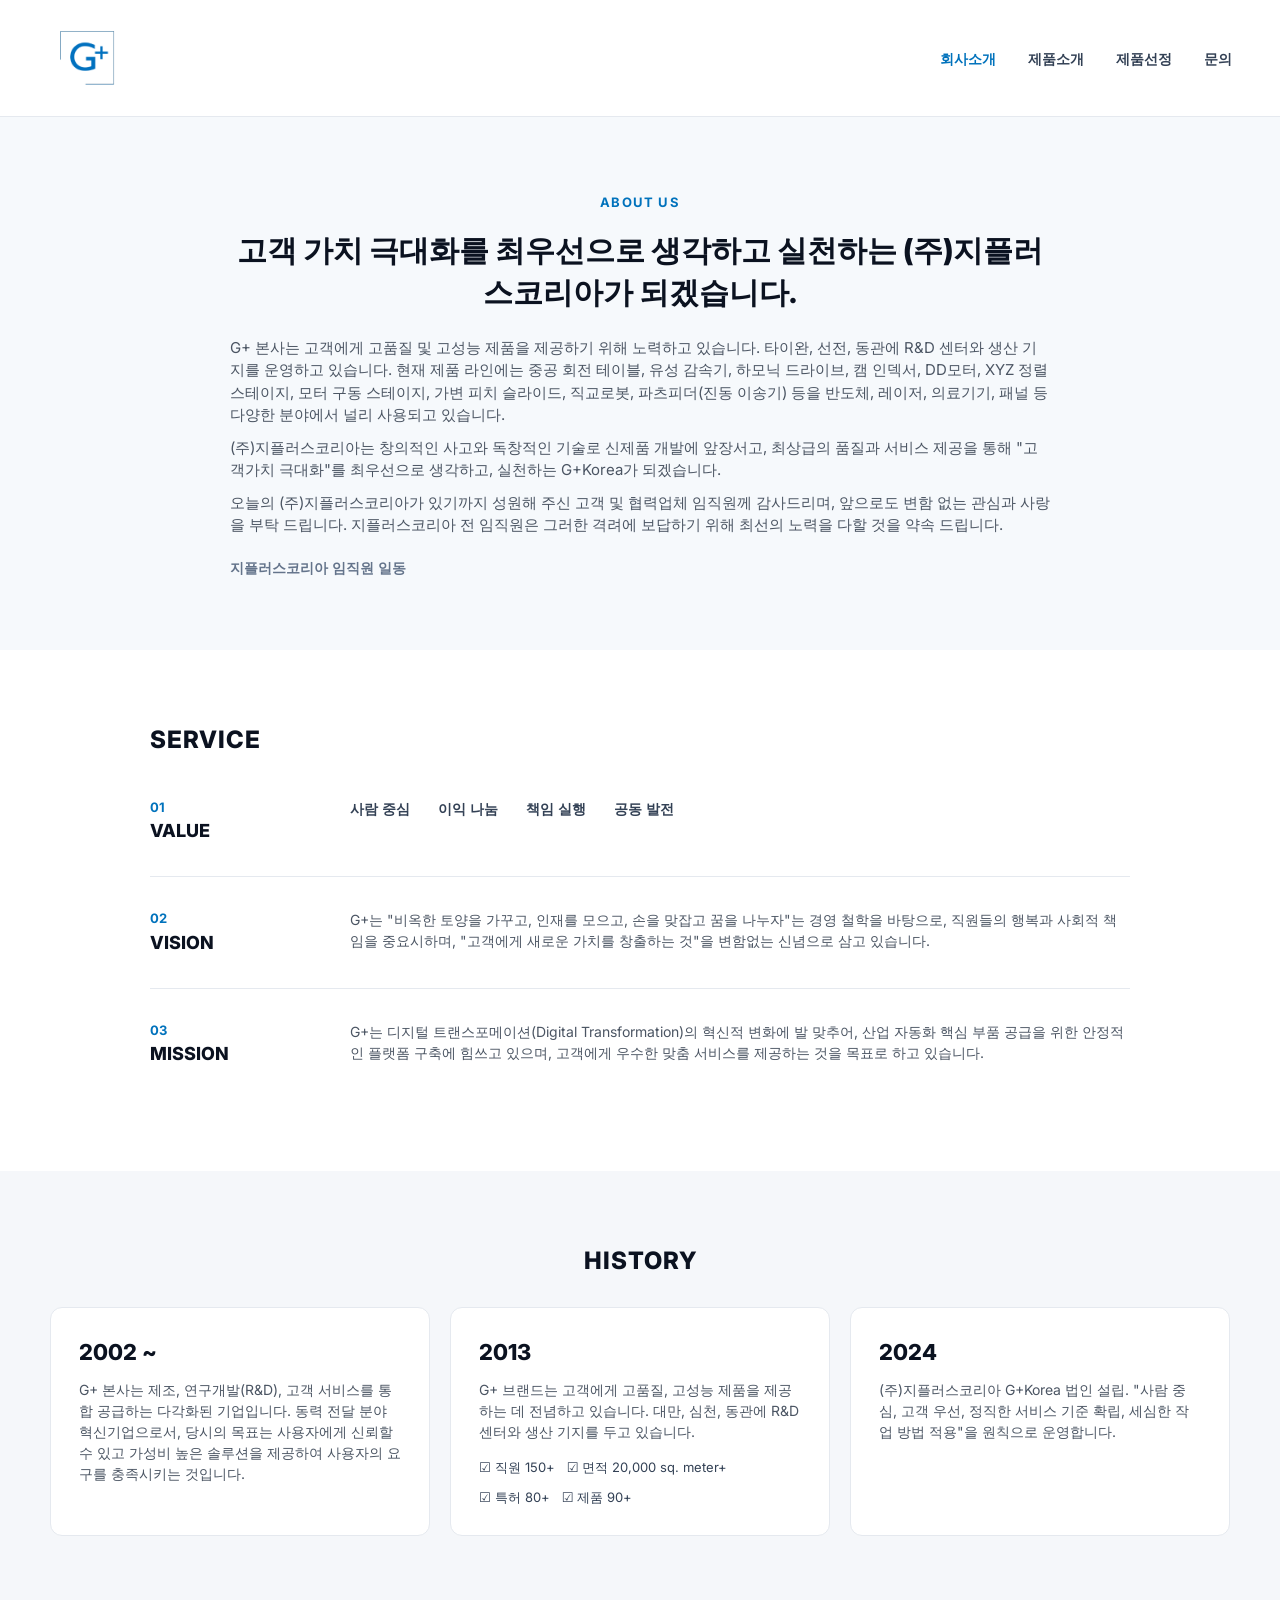
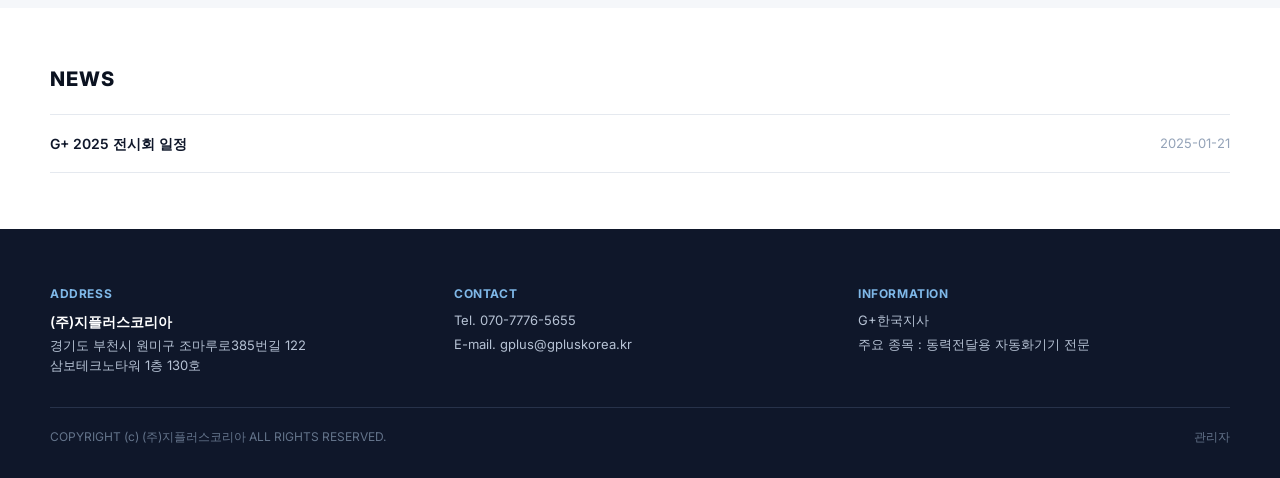
==== about.html @ c5984a6e "처음 업로드" ====
<!doctype html>
<html lang="ko">
<head>
  <meta charset="utf-8">
  <meta name="viewport" content="width=device-width, initial-scale=1">
  <title>회사소개 | (주)지플러스코리아</title>
  <meta name="description" content="(주)지플러스코리아 회사소개 — 비전, 미션, 연혁">
  <link rel="icon" href="assets/logo.png">
  <link rel="preconnect" href="https://fonts.googleapis.com">
  <link rel="preconnect" href="https://fonts.gstatic.com" crossorigin>
  <link rel="stylesheet" href="https://fonts.googleapis.com/css2?family=Inter:wght@400;500;600;700;800&display=swap">
  <link rel="stylesheet" href="css/styles.css">
</head>
<body>

  <!-- HEADER -->
  <header class="site-header">
    <a href="index.html" aria-label="지플러스코리아 홈"><img class="site-header__logo" src="assets/logo.png" alt="G+ 로고" height="80"></a>
    <nav aria-label="주요 메뉴">
      <ul class="navlist">
        <li><a class="navlink" href="#top" aria-current="page">회사소개</a></li>
        <li><a class="navlink" href="products.html">제품소개</a></li>
        <li><a class="navlink" href="index.html#selection">제품선정</a></li>
        <li><a class="navlink" href="index.html#contact">문의</a></li>
      </ul>
    </nav>
  </header>

  <main>
    <!-- TITLE / INTRO -->
    <section id="top" class="page-title">
      <div class="about-intro">
        <span class="eyebrow">ABOUT US</span>
        <h1 data-bind="aboutHeadline"></h1>
        <p data-bind="aboutPara1"></p>
        <p data-bind="aboutPara2"></p>
        <p class="about-intro__last" data-bind="aboutPara3"></p>
        <p class="about-intro__sign">지플러스코리아 임직원 일동</p>
      </div>
    </section>

    <!-- SERVICE -->
    <section class="section" style="padding-top:72px; padding-bottom:72px;">
      <div class="service">
        <h2 class="h2 h2--caps">SERVICE</h2>

        <div class="srow">
          <div class="slabel">
            <p class="slabel__num">01</p>
            <p class="slabel__name">VALUE</p>
          </div>
          <div class="scontent">
            <div class="values">
              <span>사람 중심</span>
              <span>이익 나눔</span>
              <span>책임 실행</span>
              <span>공동 발전</span>
            </div>
          </div>
        </div>

        <div class="srow">
          <div class="slabel">
            <p class="slabel__num">02</p>
            <p class="slabel__name">VISION</p>
          </div>
          <div class="scontent"><p data-bind="visionText"></p></div>
        </div>

        <div class="srow">
          <div class="slabel">
            <p class="slabel__num">03</p>
            <p class="slabel__name">MISSION</p>
          </div>
          <div class="scontent"><p data-bind="missionText"></p></div>
        </div>
      </div>
    </section>

    <!-- HISTORY -->
    <section class="section section--grey history" style="padding-top:72px; padding-bottom:72px;">
      <div class="container">
        <h2 class="h2 h2--caps center" style="margin-bottom:28px;">HISTORY</h2>
        <div class="dgrid">
          <div class="dcard">
            <h3>2002 ~</h3>
            <p>G+ 본사는 제조, 연구개발(R&amp;D), 고객 서비스를 통합 공급하는 다각화된 기업입니다. 동력 전달 분야 혁신기업으로서, 당시의 목표는 사용자에게 신뢰할 수 있고 가성비 높은 솔루션을 제공하여 사용자의 요구를 충족시키는 것입니다.</p>
          </div>
          <div class="dcard">
            <h3>2013</h3>
            <p style="margin-bottom:6px;">G+ 브랜드는 고객에게 고품질, 고성능 제품을 제공하는 데 전념하고 있습니다. 대만, 심천, 동관에 R&amp;D 센터와 생산 기지를 두고 있습니다.</p>
            <p class="dcard__facts">☑ 직원 150+ &nbsp;&nbsp;☑ 면적 20,000 sq. meter+</p>
            <p class="dcard__facts">☑ 특허 80+ &nbsp;&nbsp;☑ 제품 90+</p>
          </div>
          <div class="dcard">
            <h3>2024</h3>
            <p>(주)지플러스코리아 G+Korea 법인 설립. "사람 중심, 고객 우선, 정직한 서비스 기준 확립, 세심한 작업 방법 적용"을 원칙으로 운영합니다.</p>
          </div>
        </div>
      </div>
    </section>

    <!-- NEWS -->
    <section class="news">
      <div class="container">
        <h2 class="h2">NEWS</h2>
        <div class="news-row">
          <p class="news-row__title">G+ 2025 전시회 일정</p>
          <p class="news-row__date">2025-01-21</p>
        </div>
      </div>
    </section>
  </main>

  <!-- FOOTER -->
  <footer class="site-footer">
    <div class="container">
      <div class="site-footer__cols">
        <div class="site-footer__col">
          <p class="site-footer__label">ADDRESS</p>
          <p class="site-footer__name">(주)지플러스코리아</p>
          <p>경기도 부천시 원미구 조마루로385번길 122<br>삼보테크노타워 1층 130호</p>
        </div>
        <div class="site-footer__col">
          <p class="site-footer__label">CONTACT</p>
          <p>Tel. <span data-bind="phone"></span></p>
          <p>E-mail. <span data-bind="email"></span></p>
        </div>
        <div class="site-footer__col">
          <p class="site-footer__label">INFORMATION</p>
          <p>G+한국지사</p>
          <p>주요 종목 : 동력전달용 자동화기기 전문</p>
        </div>
      </div>
      <p class="site-footer__copy"><span>COPYRIGHT (c) (주)지플러스코리아 ALL RIGHTS RESERVED.</span><a href="admin.html" class="site-footer__admin">관리자</a></p>
    </div>
  </footer>

  <script src="js/content.js"></script>
  <script src="js/main.js"></script>
</body>
</html>
---- css/styles.css ----
/* G PLUS KOREA — shared styles for the public pages (index / products / about) and admin.html. */

:root {
  --accent: #0072BC;

  --ink: #0F172A;
  --ink-strong: #0B1220;
  --text: #334155;
  --muted: #4B5563;
  --subtle: #64748B;
  --faint: #94A3B8;

  --border: #E5E9EF;
  --border-strong: #D7DEE6;
  --bg: #FFFFFF;
  --bg-tint: #F6F9FC;
  --bg-section: #F5F7FA;

  --dark-bg: #0F172A;
  --dark-border: #27324A;
  --dark-eyebrow: #7FB8E8;
  --dark-muted: #B6C2D4;

  --success-bg: #E7F6EC;
  --success: #1B7A3D;
  --danger-bg: #FDEBEC;
  --danger: #C0392B;
  --danger-border: #F3B4B4;

  --font: 'Inter', system-ui, -apple-system, 'Apple SD Gothic Neo', 'Malgun Gothic', sans-serif;
}

* { box-sizing: border-box; }
body { margin: 0; background: var(--bg); color: var(--ink); font-family: var(--font); line-height: 1.5; }
a { text-decoration: none; color: inherit; }
img { display: block; }
[hidden] { display: none !important; }

/* ---------- Layout ---------- */
.container { max-width: 1180px; margin: 0 auto; }
.section { padding: 80px 48px; }
.section--tint { background: var(--bg-tint); }
.section--grey { background: var(--bg-section); }
.center { text-align: center; }

.eyebrow { display: inline-block; color: var(--accent); font-weight: 700; font-size: 13px; letter-spacing: 1.2px; margin-bottom: 12px; }
.h2 { font-size: 28px; font-weight: 800; margin: 0 0 12px; color: var(--ink-strong); }
.h2--sm { font-size: 22px; }
.h2--caps { font-size: 24px; letter-spacing: 1px; }
.lead { font-size: 15px; color: var(--muted); margin: 0; }

/* ---------- Buttons ---------- */
.btn { display: inline-block; font-size: 15px; font-weight: 600; padding: 14px 26px; border-radius: 8px; white-space: nowrap; }
.btn--sm { font-size: 14px; padding: 12px 22px; }
.btn--primary { background: var(--accent); color: #fff; }
.btn--primary:hover { opacity: 0.92; }
.btn--outline { color: var(--ink); border: 1px solid var(--border-strong); background: #fff; }
.btn-row { display: flex; gap: 12px; justify-content: center; flex-wrap: wrap; }

/* ---------- Header ---------- */
.site-header { position: sticky; top: 0; z-index: 20; background: rgba(255,255,255,0.96); border-bottom: 1px solid var(--border); padding: 18px 48px; display: flex; align-items: center; justify-content: space-between; gap: 24px; flex-wrap: wrap; }
.site-header__logo { height: 80px; width: auto; }
.navlist { display: flex; align-items: center; gap: 32px; list-style: none; margin: 0; padding: 0; flex-wrap: wrap; }
.navlink { color: var(--text); font-size: 14px; font-weight: 600; }
.navlink:hover, .navlink[aria-current="page"] { color: var(--accent); }

/* ---------- Page hero / title ---------- */
.hero { background: var(--bg-tint); padding: 96px 48px; }
.hero__inner { max-width: 760px; margin: 0 auto; text-align: center; }
.hero__eyebrow { display: inline-block; color: var(--accent); font-weight: 700; font-size: 18px; letter-spacing: 1.2px; margin-bottom: 16px; }
.hero__title { font-size: 42px; line-height: 1.3; font-weight: 800; margin: 0 0 20px; color: var(--ink-strong); }
.hero__subtitle { font-size: 16px; color: var(--muted); margin: 0 0 32px; }

.page-title { background: var(--bg-tint); padding: 72px 48px; }
.page-title__inner { max-width: 760px; margin: 0 auto; text-align: center; }
.page-title .eyebrow { margin-bottom: 16px; }
.page-title__h1 { font-size: 34px; line-height: 1.3; font-weight: 800; margin: 0 0 16px; color: var(--ink-strong); }

/* ---------- Home: about teaser ---------- */
.about-teaser { padding: 80px 48px; max-width: 900px; margin: 0 auto; text-align: center; }
.about-teaser__en { font-size: 14px; color: var(--subtle); margin: 0 0 20px; }
.about-teaser__p1 { font-size: 15px; color: var(--muted); margin: 0 auto 14px; max-width: 620px; }
.about-teaser__p2 { font-size: 14px; color: var(--subtle); margin: 0 auto 24px; max-width: 680px; }

/* ---------- Home: product teaser ---------- */
.teaser { max-width: 900px; margin: 0 auto; text-align: center; }
.teaser .h2 { margin-bottom: 20px; }
.tags { display: flex; flex-wrap: wrap; gap: 10px; justify-content: center; margin-bottom: 28px; }
.tag { font-size: 13px; color: var(--text); background: #fff; border: 1px solid var(--border); border-radius: 999px; padding: 8px 16px; }

/* ---------- Home: G Selection ---------- */
.selection { max-width: 500px; margin: 0 auto; display: flex; flex-direction: column; align-items: center; gap: 28px; text-align: center; }
.selection .h2 { font-size: 26px; }
.selection p { font-size: 14px; color: var(--muted); margin: 0; }
.qr-card { background: #fff; border: 1px solid var(--border); border-radius: 12px; padding: 20px; text-align: center; }
.qr-card img { margin: 0 auto 10px; border-radius: 4px; }
.qr-card span { display: block; font-size: 13px; font-weight: 700; color: var(--accent); }

/* ---------- Home: contact ---------- */
.contact { padding: 88px 48px; max-width: 760px; margin: 0 auto; text-align: center; }
.contact .h2 { margin-bottom: 16px; }
.contact .lead { margin-bottom: 28px; }
.contact__lines { display: flex; justify-content: center; gap: 24px; flex-wrap: wrap; margin-bottom: 28px; }
.contact__lines p { margin: 0; font-size: 15px; color: var(--ink); }

/* ---------- Cards ---------- */
.dgrid { display: grid; grid-template-columns: repeat(3, minmax(0, 1fr)); gap: 20px; }
.dgrid2 { display: grid; grid-template-columns: repeat(2, minmax(0, 1fr)); gap: 20px; }
.dcard { border: 1px solid var(--border); border-radius: 12px; padding: 28px; background: #fff; display: flex; flex-direction: column; gap: 10px; }
.dcard h3 { margin: 0; font-size: 18px; font-weight: 800; color: var(--ink-strong); }
.dcard__models { margin: 0; font-size: 13px; color: var(--accent); font-weight: 700; }
.dcard p { margin: 0; font-size: 14px; color: var(--muted); }

.group-head { margin: 0 0 28px; }
.group-head .h2 { margin-bottom: 8px; }
.group-head p { font-size: 14px; color: var(--subtle); margin: 0; max-width: 620px; }

/* ---------- Products: strengths ---------- */
.strengths { padding: 64px 48px 16px; box-shadow: 0 2px 8px 0 rgba(0,0,0,0.2); position: relative; }
.fgrid4 { display: grid; grid-template-columns: repeat(4, minmax(0, 1fr)); gap: 24px; margin-bottom: 56px; }
.fgrid3 { display: grid; grid-template-columns: repeat(3, minmax(0, 1fr)); gap: 32px; }
.ficon { display: flex; flex-direction: column; align-items: center; text-align: center; gap: 14px; }
.ficon svg { width: 56px; height: 56px; color: var(--ink-strong); }
.ficon h3, .fphoto h3 { margin: 0; font-size: 16px; font-weight: 800; color: var(--ink-strong); }
.fphoto h3 { font-weight: 700; }
.ficon p, .fphoto p { margin: 0; font-size: 13px; color: var(--subtle); }
.fphoto { display: flex; flex-direction: column; align-items: center; text-align: center; gap: 16px; }
.fphoto img { width: 150px; height: 150px; border-radius: 50%; object-fit: cover; }
.fphoto p { max-width: 260px; }
.planetary { padding: 56px 48px 72px; }

/* ---------- About ---------- */
.about-intro { max-width: 820px; margin: 0 auto; text-align: center; }
.about-intro .eyebrow { margin-bottom: 16px; }
.about-intro h1 { font-size: 30px; line-height: 1.4; font-weight: 800; margin: 0 0 24px; color: var(--ink-strong); }
.about-intro p { font-size: 15px; color: var(--muted); margin: 0 0 10px; text-align: left; }
.about-intro .about-intro__last { margin-bottom: 20px; }
.about-intro .about-intro__sign { font-size: 14px; color: var(--subtle); margin: 0; font-weight: 600; }

.service { max-width: 980px; margin: 0 auto; }
.service .h2 { margin-bottom: 8px; }
.srow { display: flex; gap: 40px; padding: 32px 0; border-bottom: 1px solid var(--border); }
.srow:last-child { border-bottom: none; }
.slabel { flex: 0 0 160px; }
.slabel__num { margin: 0; font-size: 13px; color: var(--accent); font-weight: 700; }
.slabel__name { margin: 0; font-size: 18px; font-weight: 800; color: var(--ink-strong); }
.scontent { flex: 1 1 auto; min-width: 0; }
.scontent p { margin: 0; font-size: 14px; color: var(--muted); }
.values { display: flex; gap: 28px; flex-wrap: wrap; font-size: 14px; color: var(--text); font-weight: 600; }

.history .dcard h3 { font-size: 22px; }
.history .dcard__facts { font-size: 13px; color: var(--text); }

.news { padding: 56px 48px; }
.news .h2 { font-size: 20px; letter-spacing: 1px; margin-bottom: 20px; }
.news-row { display: flex; align-items: center; justify-content: space-between; gap: 16px; padding: 18px 0; border-top: 1px solid var(--border); border-bottom: 1px solid var(--border); flex-wrap: wrap; }
.news-row__title { margin: 0; font-size: 14px; color: var(--ink); font-weight: 600; }
.news-row__date { margin: 0; font-size: 13px; color: var(--faint); }

/* ---------- Footer ---------- */
.site-footer { background: var(--dark-bg); padding: 56px 48px 32px; }
.site-footer__cols { display: flex; flex-wrap: wrap; gap: 32px; margin-bottom: 32px; }
.site-footer__col { flex: 1 1 240px; min-width: 0; }
.site-footer__col p { margin: 0 0 4px; font-size: 13px; color: var(--dark-muted); }
.site-footer__col p:last-child { margin-bottom: 0; }
.site-footer__label { font-size: 12px !important; font-weight: 700; color: var(--dark-eyebrow) !important; letter-spacing: 0.6px; margin-bottom: 8px !important; }
.site-footer__name { font-size: 14px !important; color: #fff !important; font-weight: 600; }
.site-footer__copy { margin: 0; font-size: 12px; color: var(--subtle); border-top: 1px solid var(--dark-border); padding-top: 20px; display: flex; justify-content: space-between; gap: 12px; flex-wrap: wrap; }
.site-footer__admin { color: var(--subtle); }
.site-footer__admin:hover { color: var(--dark-muted); }

/* ---------- Responsive ---------- */
@media (max-width: 900px) {
  .dgrid { grid-template-columns: repeat(2, minmax(0, 1fr)); }
  .dgrid2, .fgrid3 { grid-template-columns: 1fr; }
  .fgrid4 { grid-template-columns: repeat(2, minmax(0, 1fr)); }
}
@media (max-width: 760px) {
  .history .dgrid { grid-template-columns: 1fr; }
  .srow { flex-direction: column; gap: 14px; }
  .slabel { flex: 0 0 auto; }
}
@media (max-width: 560px) {
  .dgrid, .fgrid4 { grid-template-columns: 1fr; }
  .site-header, .hero, .page-title, .section, .about-teaser, .contact, .strengths, .planetary, .news, .site-footer { padding-left: 16px; padding-right: 16px; }
  .site-header__logo { height: 56px; }
  .navlist { gap: 20px; }
  .hero__title { font-size: 32px; }
}

/* ================= Admin ================= */
.admin { background: var(--bg-tint); min-height: 100vh; }
.admin-header { background: #fff; border-bottom: 1px solid var(--border); padding: 18px 48px; display: flex; align-items: center; justify-content: space-between; gap: 24px; flex-wrap: wrap; }
.admin-header__left { display: flex; align-items: center; gap: 16px; }
.admin-header__left img { height: 48px; width: auto; }
.admin-header__title { font-size: 15px; font-weight: 800; color: var(--ink-strong); }
.admin-header__link { color: var(--text); font-size: 13px; font-weight: 600; }
.admin-header__link:hover { color: var(--accent); }

.admin-main { max-width: 760px; margin: 0 auto; padding: 48px 24px 80px; }
.panel { border: 1px solid var(--border); border-radius: 12px; background: #fff; padding: 28px 32px; margin-bottom: 24px; }
.panel h2 { margin: 0 0 20px; font-size: 17px; font-weight: 800; color: var(--ink-strong); }
.panel--error { border-color: var(--danger-border); background: var(--danger-bg); }
.panel--error p { margin: 0; font-size: 13px; color: var(--danger); }
.field { display: flex; flex-direction: column; gap: 6px; margin-bottom: 16px; }
.field label { font-size: 12px; font-weight: 700; color: var(--subtle); letter-spacing: 0.3px; }
.field input, .field textarea { font-family: var(--font); font-size: 14px; color: var(--ink-strong); border: 1px solid var(--border-strong); border-radius: 8px; padding: 10px 12px; width: 100%; outline: none; }
.field textarea { min-height: 88px; resize: vertical; line-height: 1.5; }
.field input:focus, .field textarea:focus { border-color: var(--accent); }
.save-row { display: flex; align-items: center; gap: 12px; margin-top: 4px; flex-wrap: wrap; }
.btn-save { background: var(--accent); color: #fff; font-size: 14px; font-weight: 700; padding: 10px 20px; border-radius: 8px; border: none; cursor: pointer; font-family: inherit; }
.btn-save:hover { opacity: 0.9; }
.pill { font-size: 12px; font-weight: 700; padding: 6px 12px; border-radius: 999px; }
.pill-ok { background: var(--success-bg); color: var(--success); }
.pill-err { background: var(--danger-bg); color: var(--danger); }

@media (max-width: 560px) {
  .admin-header { padding-left: 16px; padding-right: 16px; }
  .admin-main { padding-left: 16px; padding-right: 16px; }
  .panel { padding: 24px 20px; }
}
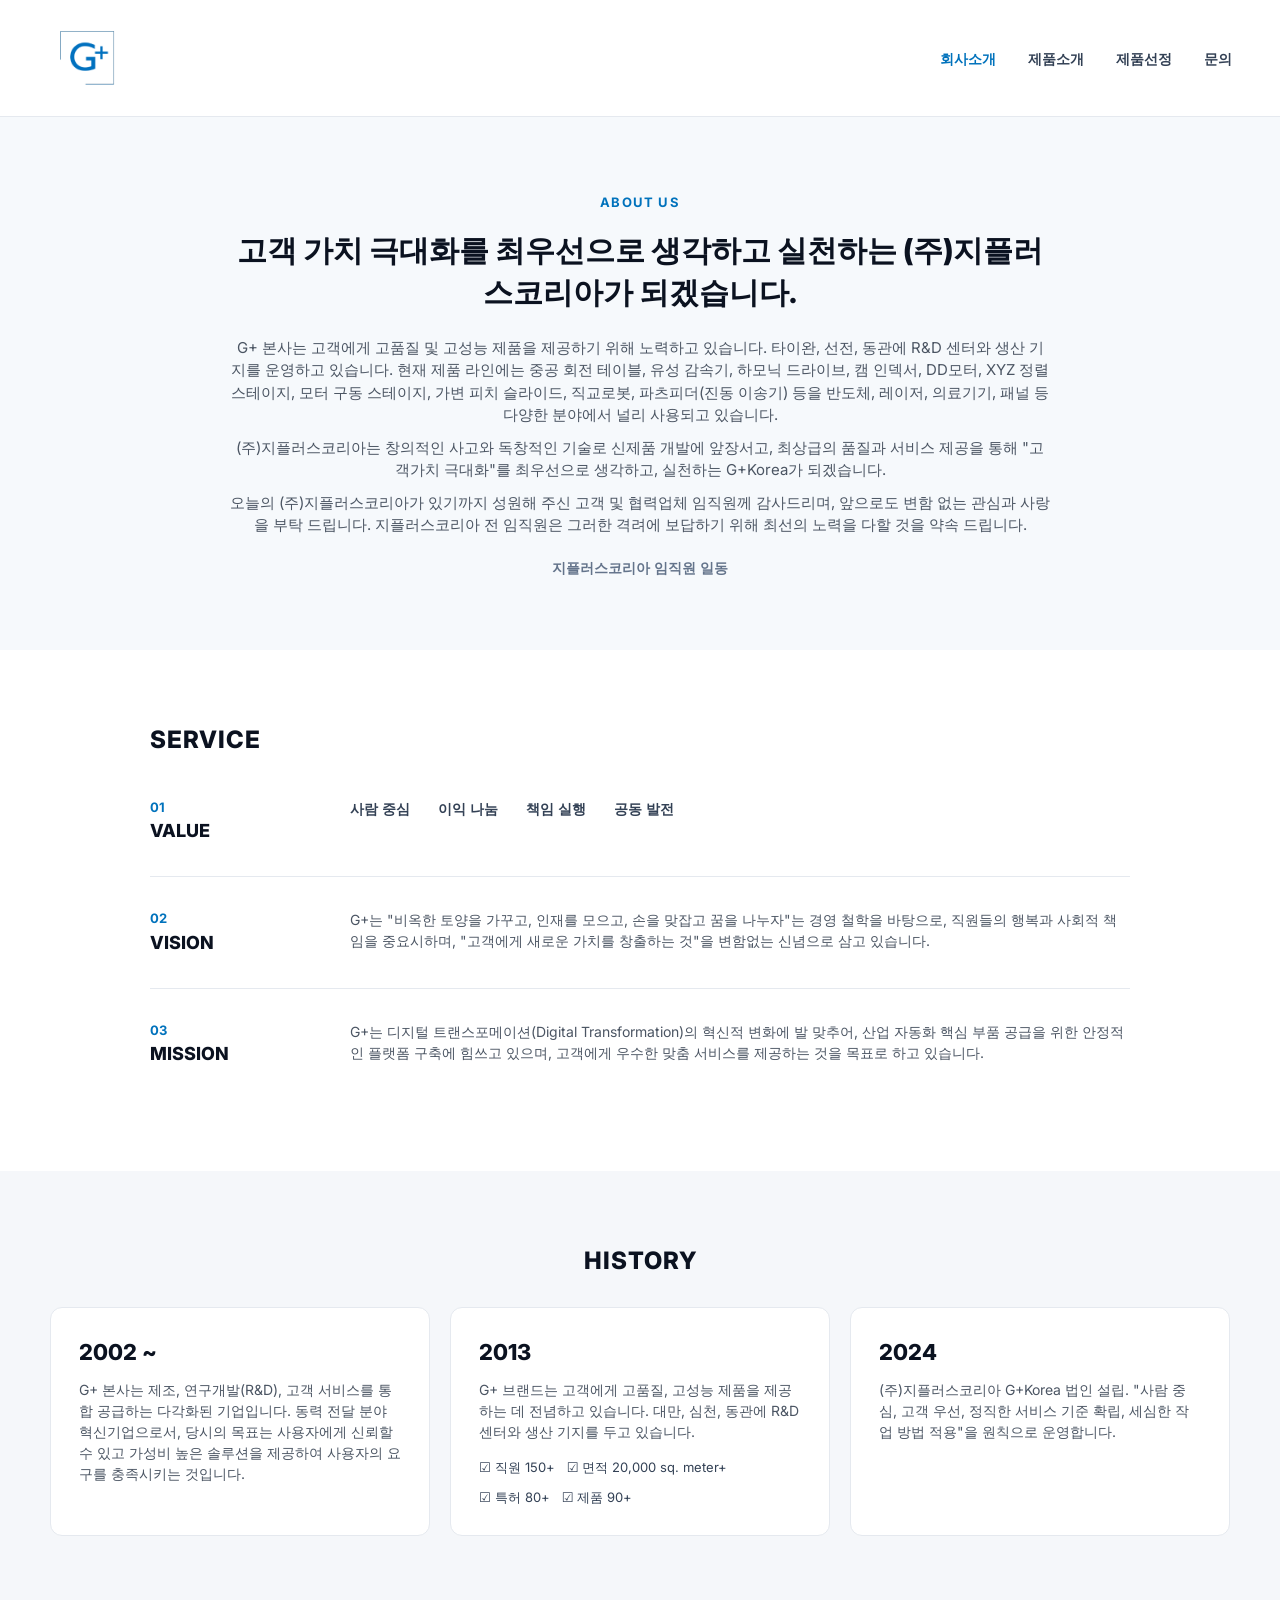
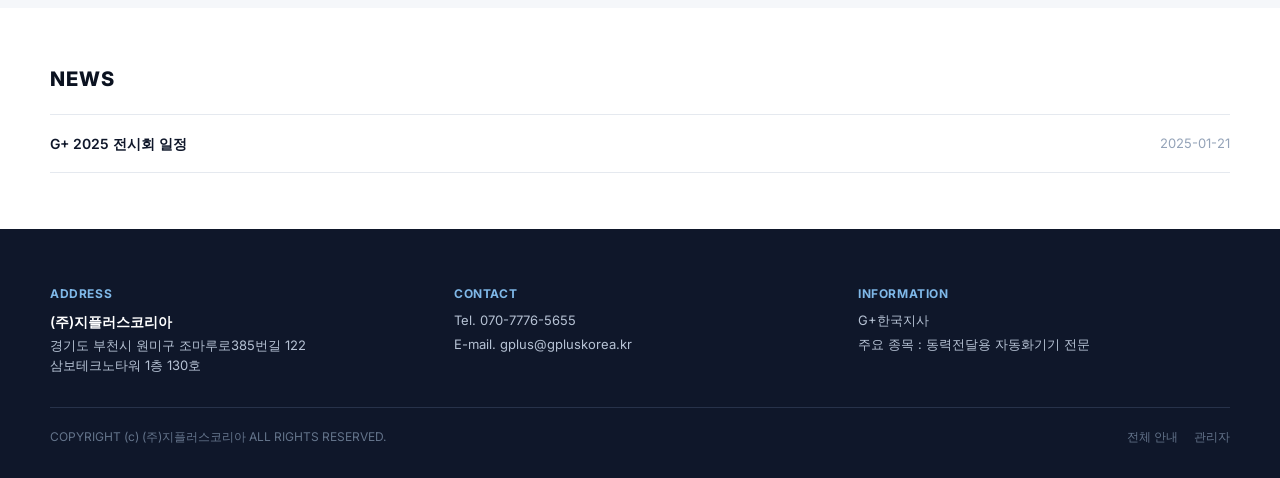
==== commit e8b8270e: "Add sitemap page, product photo tooltips, centered About intro Implements the remaining parts of the" ====
--- a/about.html
+++ b/about.html
@@ -132,7 +132,7 @@
           <p>주요 종목 : 동력전달용 자동화기기 전문</p>
         </div>
       </div>
-      <p class="site-footer__copy"><span>COPYRIGHT (c) (주)지플러스코리아 ALL RIGHTS RESERVED.</span><a href="admin.html" class="site-footer__admin">관리자</a></p>
+      <p class="site-footer__copy"><span>COPYRIGHT (c) (주)지플러스코리아 ALL RIGHTS RESERVED.</span><span class="site-footer__links"><a href="sitemap.html" class="site-footer__admin">전체 안내</a><a href="admin.html" class="site-footer__admin">관리자</a></span></p>
     </div>
   </footer>
 
--- a/css/styles.css
+++ b/css/styles.css
@@ -109,6 +109,13 @@
 .dcard { border: 1px solid var(--border); border-radius: 12px; padding: 28px; background: #fff; display: flex; flex-direction: column; gap: 10px; }
 .dcard h3 { margin: 0; font-size: 18px; font-weight: 800; color: var(--ink-strong); }
 .dcard__models { margin: 0; font-size: 13px; color: var(--accent); font-weight: 700; }
+
+/* Model code with a product-photo tooltip (products.html). Shows on hover and keyboard focus. */
+.code-hover { position: relative; cursor: help; border-bottom: 1px dashed currentColor; outline: none; }
+.code-hover:focus-visible { border-radius: 2px; box-shadow: 0 0 0 2px var(--accent); }
+.code-tip { position: absolute; left: 50%; bottom: 100%; transform: translateX(-50%) translateY(-10px); background: #fff; border: 1px solid var(--border); border-radius: 10px; padding: 8px; box-shadow: 0 8px 24px rgba(15,23,42,0.18); opacity: 0; visibility: hidden; transition: opacity .15s ease; z-index: 30; pointer-events: none; }
+.code-tip img { width: 140px; height: 140px; object-fit: contain; }
+.code-hover:hover .code-tip, .code-hover:focus .code-tip { opacity: 1; visibility: visible; }
 .dcard p { margin: 0; font-size: 14px; color: var(--muted); }
 
 .group-head { margin: 0 0 28px; }
@@ -133,7 +140,7 @@
 .about-intro { max-width: 820px; margin: 0 auto; text-align: center; }
 .about-intro .eyebrow { margin-bottom: 16px; }
 .about-intro h1 { font-size: 30px; line-height: 1.4; font-weight: 800; margin: 0 0 24px; color: var(--ink-strong); }
-.about-intro p { font-size: 15px; color: var(--muted); margin: 0 0 10px; text-align: left; }
+.about-intro p { font-size: 15px; color: var(--muted); margin: 0 0 10px; }
 .about-intro .about-intro__last { margin-bottom: 20px; }
 .about-intro .about-intro__sign { font-size: 14px; color: var(--subtle); margin: 0; font-weight: 600; }
 
@@ -157,6 +164,19 @@
 .news-row__title { margin: 0; font-size: 14px; color: var(--ink); font-weight: 600; }
 .news-row__date { margin: 0; font-size: 13px; color: var(--faint); }
 
+/* ---------- Sitemap ---------- */
+.page-title--lg { padding-top: 80px; padding-bottom: 80px; }
+.page-title__inner--narrow { max-width: 720px; }
+.mgrid { display: grid; grid-template-columns: repeat(2, minmax(0, 1fr)); gap: 24px; }
+.mcard { border: 1px solid var(--border); border-radius: 16px; padding: 36px; background: #fff; display: flex; flex-direction: column; gap: 14px; transition: box-shadow .15s ease, transform .15s ease; }
+.mcard:hover { box-shadow: 0 12px 28px rgba(15,23,42,0.08); transform: translateY(-2px); }
+.mcard__tag { color: var(--accent); font-weight: 700; font-size: 12px; letter-spacing: 1.2px; }
+.mcard h2 { margin: 0; font-size: 22px; font-weight: 800; color: var(--ink-strong); }
+.mcard__desc { margin: 0; font-size: 14px; color: var(--subtle); flex: 1 1 auto; }
+.mcard__meta { margin: 0; font-size: 13px; color: var(--text); }
+.mlink { display: inline-flex; align-items: center; gap: 6px; color: var(--ink); font-size: 14px; font-weight: 700; margin-top: auto; }
+.mlink:hover { color: var(--accent); }
+
 /* ---------- Footer ---------- */
 .site-footer { background: var(--dark-bg); padding: 56px 48px 32px; }
 .site-footer__cols { display: flex; flex-wrap: wrap; gap: 32px; margin-bottom: 32px; }
@@ -166,6 +186,7 @@
 .site-footer__label { font-size: 12px !important; font-weight: 700; color: var(--dark-eyebrow) !important; letter-spacing: 0.6px; margin-bottom: 8px !important; }
 .site-footer__name { font-size: 14px !important; color: #fff !important; font-weight: 600; }
 .site-footer__copy { margin: 0; font-size: 12px; color: var(--subtle); border-top: 1px solid var(--dark-border); padding-top: 20px; display: flex; justify-content: space-between; gap: 12px; flex-wrap: wrap; }
+.site-footer__links { display: flex; gap: 16px; }
 .site-footer__admin { color: var(--subtle); }
 .site-footer__admin:hover { color: var(--dark-muted); }
 
@@ -177,11 +198,13 @@
 }
 @media (max-width: 760px) {
   .history .dgrid { grid-template-columns: 1fr; }
+  .mgrid { grid-template-columns: 1fr; }
   .srow { flex-direction: column; gap: 14px; }
   .slabel { flex: 0 0 auto; }
 }
 @media (max-width: 560px) {
   .dgrid, .fgrid4 { grid-template-columns: 1fr; }
+  .mcard { padding: 28px 24px; }
   .site-header, .hero, .page-title, .section, .about-teaser, .contact, .strengths, .planetary, .news, .site-footer { padding-left: 16px; padding-right: 16px; }
   .site-header__logo { height: 56px; }
   .navlist { gap: 20px; }
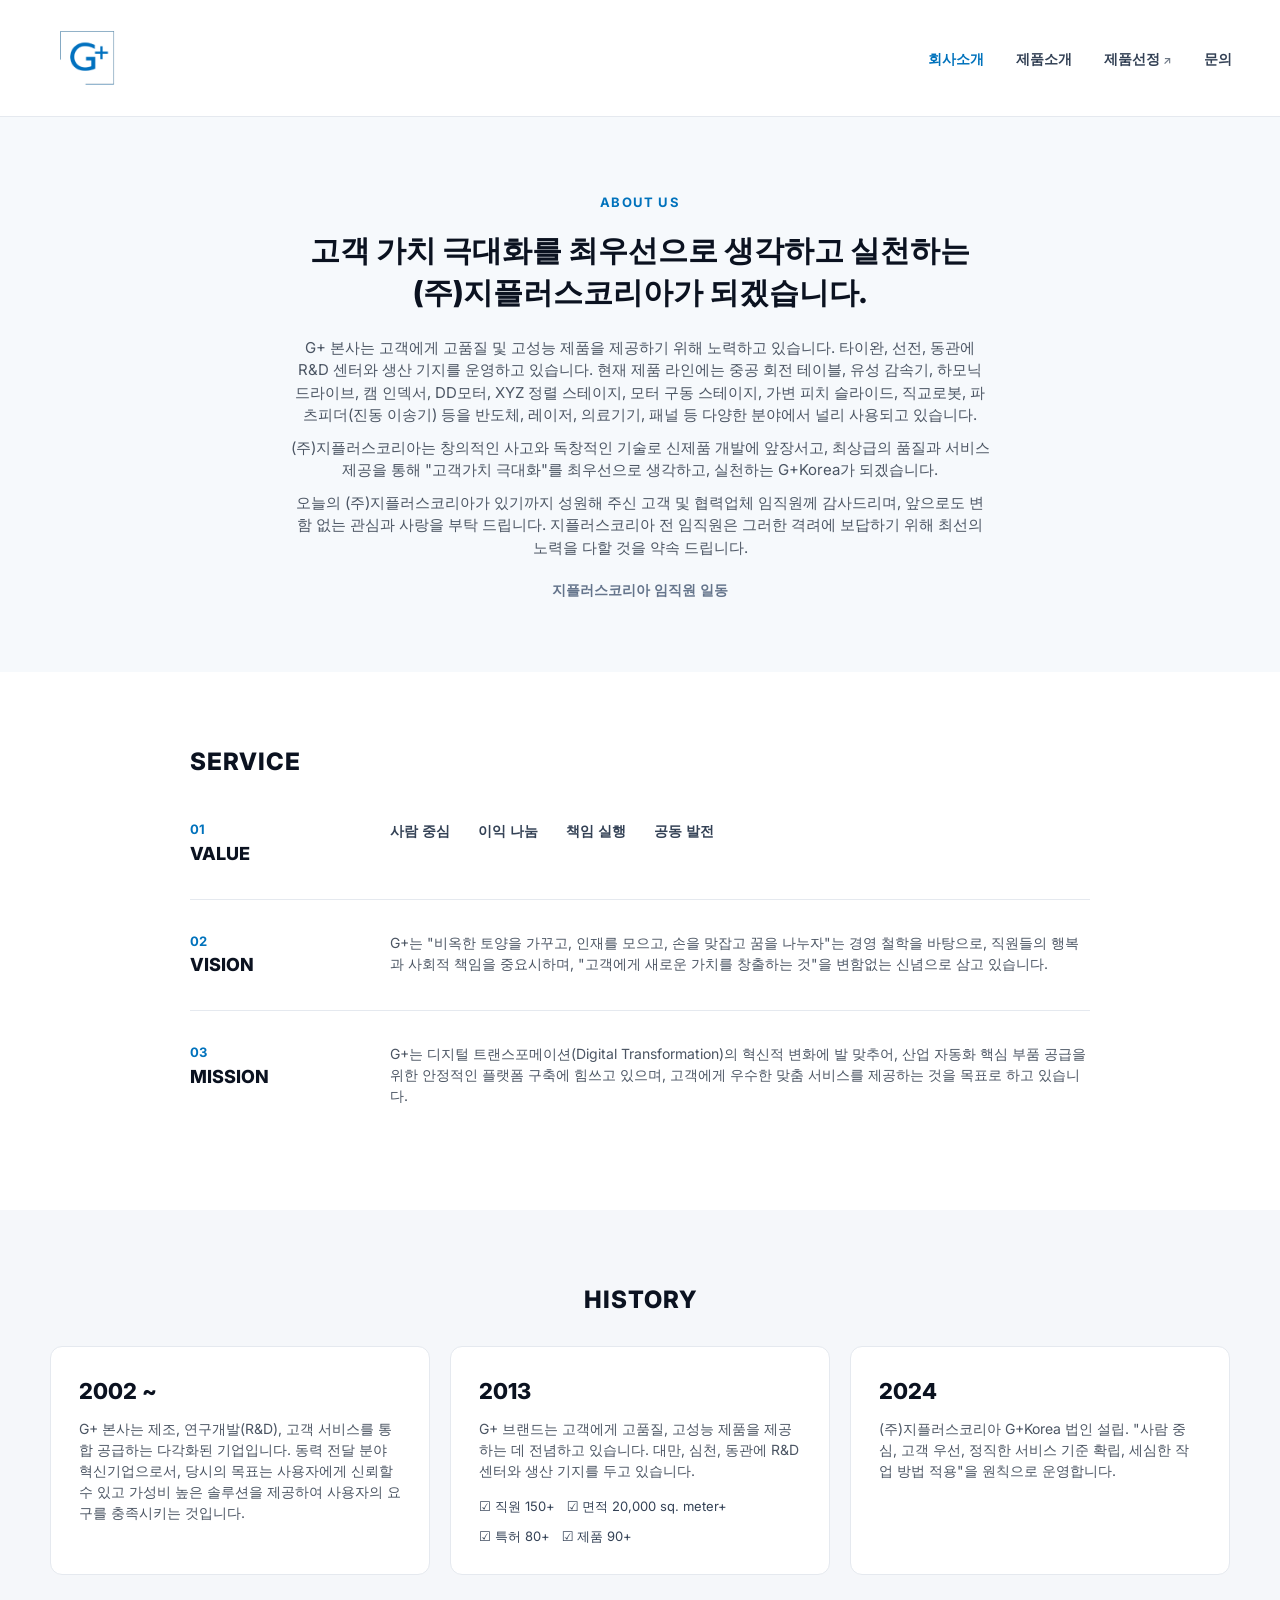
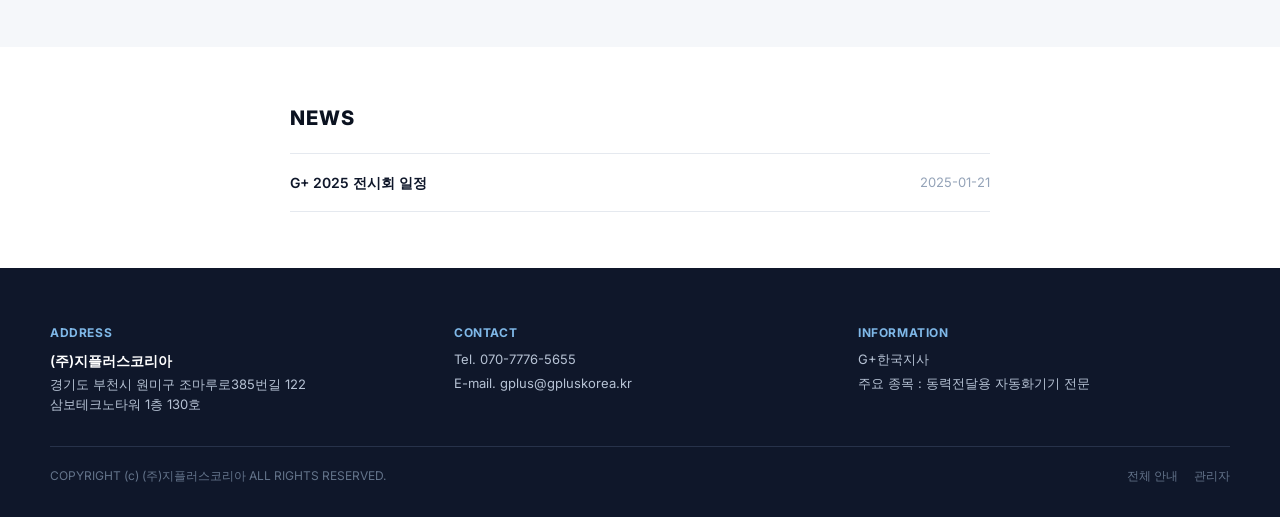
==== commit 2a13a3eb: "회사소개 문단별 관리자 편집, 문구 폭 700px, 제품선정 직접 링크 - 관리자: 회사소개 인사말을 문단별로 수정·추가·삭제·순서 변경, 맺음말·HISTORY 편집 추가 - 기존" ====
--- a/about.html
+++ b/about.html
@@ -20,7 +20,7 @@
       <ul class="navlist">
         <li><a class="navlink" href="#top" aria-current="page">회사소개</a></li>
         <li><a class="navlink" href="products.html">제품소개</a></li>
-        <li><a class="navlink" href="index.html#selection">제품선정</a></li>
+        <li><a class="navlink" href="https://gearbox.gpluskorea.kr" target="_blank" rel="noopener">제품선정<span class="navlink__ext" aria-hidden="true">↗</span><span class="sr-only"> (새 창)</span></a></li>
         <li><a class="navlink" href="index.html#contact">문의</a></li>
       </ul>
     </nav>
@@ -32,10 +32,8 @@
       <div class="about-intro">
         <span class="eyebrow">ABOUT US</span>
         <h1 data-bind="aboutHeadline"></h1>
-        <p data-bind="aboutPara1"></p>
-        <p data-bind="aboutPara2"></p>
-        <p class="about-intro__last" data-bind="aboutPara3"></p>
-        <p class="about-intro__sign">지플러스코리아 임직원 일동</p>
+        <div class="about-intro__body" data-bind-list="aboutParagraphs"></div>
+        <p class="about-intro__sign" data-bind="aboutSign" data-hide-empty></p>
       </div>
     </section>
 
@@ -83,18 +81,18 @@
         <h2 class="h2 h2--caps center" style="margin-bottom:28px;">HISTORY</h2>
         <div class="dgrid">
           <div class="dcard">
-            <h3>2002 ~</h3>
-            <p>G+ 본사는 제조, 연구개발(R&amp;D), 고객 서비스를 통합 공급하는 다각화된 기업입니다. 동력 전달 분야 혁신기업으로서, 당시의 목표는 사용자에게 신뢰할 수 있고 가성비 높은 솔루션을 제공하여 사용자의 요구를 충족시키는 것입니다.</p>
+            <h3 data-bind="history1Title"></h3>
+            <p data-bind="history1Text"></p>
           </div>
           <div class="dcard">
-            <h3>2013</h3>
-            <p style="margin-bottom:6px;">G+ 브랜드는 고객에게 고품질, 고성능 제품을 제공하는 데 전념하고 있습니다. 대만, 심천, 동관에 R&amp;D 센터와 생산 기지를 두고 있습니다.</p>
+            <h3 data-bind="history2Title"></h3>
+            <p style="margin-bottom:6px;" data-bind="history2Text"></p>
             <p class="dcard__facts">☑ 직원 150+ &nbsp;&nbsp;☑ 면적 20,000 sq. meter+</p>
             <p class="dcard__facts">☑ 특허 80+ &nbsp;&nbsp;☑ 제품 90+</p>
           </div>
           <div class="dcard">
-            <h3>2024</h3>
-            <p>(주)지플러스코리아 G+Korea 법인 설립. "사람 중심, 고객 우선, 정직한 서비스 기준 확립, 세심한 작업 방법 적용"을 원칙으로 운영합니다.</p>
+            <h3 data-bind="history3Title"></h3>
+            <p data-bind="history3Text"></p>
           </div>
         </div>
       </div>
--- a/css/styles.css
+++ b/css/styles.css
@@ -27,10 +27,17 @@
   --danger: #C0392B;
   --danger-border: #F3B4B4;
 
+  /* Max line length for all body copy on the public pages. */
+  --text-max: 700px;
+
   --font: 'Inter', system-ui, -apple-system, 'Apple SD Gothic Neo', 'Malgun Gothic', sans-serif;
 }
 
 * { box-sizing: border-box; }
+/* Keep in-page anchors (#contact etc.) clear of the sticky header. */
+html { scroll-behavior: smooth; scroll-padding-top: 132px; }
+@media (prefers-reduced-motion: reduce) { html { scroll-behavior: auto; } }
+.sr-only { position: absolute; width: 1px; height: 1px; padding: 0; margin: -1px; overflow: hidden; clip: rect(0,0,0,0); white-space: nowrap; border: 0; }
 body { margin: 0; background: var(--bg); color: var(--ink); font-family: var(--font); line-height: 1.5; }
 a { text-decoration: none; color: inherit; }
 img { display: block; }
@@ -41,13 +48,14 @@
 .section { padding: 80px 48px; }
 .section--tint { background: var(--bg-tint); }
 .section--grey { background: var(--bg-section); }
+.section--grey + .section--grey { border-top: 1px solid var(--border); }
 .center { text-align: center; }
 
 .eyebrow { display: inline-block; color: var(--accent); font-weight: 700; font-size: 13px; letter-spacing: 1.2px; margin-bottom: 12px; }
 .h2 { font-size: 28px; font-weight: 800; margin: 0 0 12px; color: var(--ink-strong); }
 .h2--sm { font-size: 22px; }
 .h2--caps { font-size: 24px; letter-spacing: 1px; }
-.lead { font-size: 15px; color: var(--muted); margin: 0; }
+.lead { font-size: 15px; color: var(--muted); margin: 0 auto; max-width: var(--text-max); }
 
 /* ---------- Buttons ---------- */
 .btn { display: inline-block; font-size: 15px; font-weight: 600; padding: 14px 26px; border-radius: 8px; white-space: nowrap; }
@@ -62,28 +70,29 @@
 .site-header__logo { height: 80px; width: auto; }
 .navlist { display: flex; align-items: center; gap: 32px; list-style: none; margin: 0; padding: 0; flex-wrap: wrap; }
 .navlink { color: var(--text); font-size: 14px; font-weight: 600; }
+.navlink__ext { font-size: 11px; margin-left: 3px; opacity: .7; }
 .navlink:hover, .navlink[aria-current="page"] { color: var(--accent); }
 
 /* ---------- Page hero / title ---------- */
 .hero { background: var(--bg-tint); padding: 96px 48px; }
-.hero__inner { max-width: 760px; margin: 0 auto; text-align: center; }
+.hero__inner { max-width: var(--text-max); margin: 0 auto; text-align: center; }
 .hero__eyebrow { display: inline-block; color: var(--accent); font-weight: 700; font-size: 18px; letter-spacing: 1.2px; margin-bottom: 16px; }
 .hero__title { font-size: 42px; line-height: 1.3; font-weight: 800; margin: 0 0 20px; color: var(--ink-strong); }
 .hero__subtitle { font-size: 16px; color: var(--muted); margin: 0 0 32px; }
 
 .page-title { background: var(--bg-tint); padding: 72px 48px; }
-.page-title__inner { max-width: 760px; margin: 0 auto; text-align: center; }
+.page-title__inner { max-width: var(--text-max); margin: 0 auto; text-align: center; }
 .page-title .eyebrow { margin-bottom: 16px; }
 .page-title__h1 { font-size: 34px; line-height: 1.3; font-weight: 800; margin: 0 0 16px; color: var(--ink-strong); }
 
 /* ---------- Home: about teaser ---------- */
 .about-teaser { padding: 80px 48px; max-width: 900px; margin: 0 auto; text-align: center; }
 .about-teaser__en { font-size: 14px; color: var(--subtle); margin: 0 0 20px; }
-.about-teaser__p1 { font-size: 15px; color: var(--muted); margin: 0 auto 14px; max-width: 620px; }
-.about-teaser__p2 { font-size: 14px; color: var(--subtle); margin: 0 auto 24px; max-width: 680px; }
+.about-teaser__p1 { font-size: 15px; color: var(--muted); margin: 0 auto 14px; max-width: var(--text-max); }
+.about-teaser__p2 { font-size: 14px; color: var(--subtle); margin: 0 auto 24px; max-width: var(--text-max); }
 
 /* ---------- Home: product teaser ---------- */
-.teaser { max-width: 900px; margin: 0 auto; text-align: center; }
+.teaser { max-width: var(--text-max); margin: 0 auto; text-align: center; }
 .teaser .h2 { margin-bottom: 20px; }
 .tags { display: flex; flex-wrap: wrap; gap: 10px; justify-content: center; margin-bottom: 28px; }
 .tag { font-size: 13px; color: var(--text); background: #fff; border: 1px solid var(--border); border-radius: 999px; padding: 8px 16px; }
@@ -97,7 +106,7 @@
 .qr-card span { display: block; font-size: 13px; font-weight: 700; color: var(--accent); }
 
 /* ---------- Home: contact ---------- */
-.contact { padding: 88px 48px; max-width: 760px; margin: 0 auto; text-align: center; }
+.contact { padding: 88px 48px; max-width: calc(var(--text-max) + 96px); margin: 0 auto; text-align: center; }
 .contact .h2 { margin-bottom: 16px; }
 .contact .lead { margin-bottom: 28px; }
 .contact__lines { display: flex; justify-content: center; gap: 24px; flex-wrap: wrap; margin-bottom: 28px; }
@@ -120,7 +129,7 @@
 
 .group-head { margin: 0 0 28px; }
 .group-head .h2 { margin-bottom: 8px; }
-.group-head p { font-size: 14px; color: var(--subtle); margin: 0; max-width: 620px; }
+.group-head p { font-size: 14px; color: var(--subtle); margin: 0; max-width: var(--text-max); }
 
 /* ---------- Products: strengths ---------- */
 .strengths { padding: 64px 48px 16px; box-shadow: 0 2px 8px 0 rgba(0,0,0,0.2); position: relative; }
@@ -137,14 +146,16 @@
 .planetary { padding: 56px 48px 72px; }
 
 /* ---------- About ---------- */
-.about-intro { max-width: 820px; margin: 0 auto; text-align: center; }
+.about-intro { max-width: var(--text-max); margin: 0 auto; text-align: center; }
 .about-intro .eyebrow { margin-bottom: 16px; }
 .about-intro h1 { font-size: 30px; line-height: 1.4; font-weight: 800; margin: 0 0 24px; color: var(--ink-strong); }
 .about-intro p { font-size: 15px; color: var(--muted); margin: 0 0 10px; }
-.about-intro .about-intro__last { margin-bottom: 20px; }
+.about-intro__body { margin-bottom: 20px; }
+.about-intro__body p:last-child { margin-bottom: 0; }
 .about-intro .about-intro__sign { font-size: 14px; color: var(--subtle); margin: 0; font-weight: 600; }
 
-.service { max-width: 980px; margin: 0 auto; }
+/* label column (160px) + gap (40px) + text column capped at --text-max */
+.service { max-width: calc(var(--text-max) + 200px); margin: 0 auto; }
 .service .h2 { margin-bottom: 8px; }
 .srow { display: flex; gap: 40px; padding: 32px 0; border-bottom: 1px solid var(--border); }
 .srow:last-child { border-bottom: none; }
@@ -152,13 +163,14 @@
 .slabel__num { margin: 0; font-size: 13px; color: var(--accent); font-weight: 700; }
 .slabel__name { margin: 0; font-size: 18px; font-weight: 800; color: var(--ink-strong); }
 .scontent { flex: 1 1 auto; min-width: 0; }
-.scontent p { margin: 0; font-size: 14px; color: var(--muted); }
+.scontent p { max-width: var(--text-max); margin: 0; font-size: 14px; color: var(--muted); }
 .values { display: flex; gap: 28px; flex-wrap: wrap; font-size: 14px; color: var(--text); font-weight: 600; }
 
 .history .dcard h3 { font-size: 22px; }
 .history .dcard__facts { font-size: 13px; color: var(--text); }
 
 .news { padding: 56px 48px; }
+.news .container { max-width: var(--text-max); }
 .news .h2 { font-size: 20px; letter-spacing: 1px; margin-bottom: 20px; }
 .news-row { display: flex; align-items: center; justify-content: space-between; gap: 16px; padding: 18px 0; border-top: 1px solid var(--border); border-bottom: 1px solid var(--border); flex-wrap: wrap; }
 .news-row__title { margin: 0; font-size: 14px; color: var(--ink); font-weight: 600; }
@@ -166,7 +178,7 @@
 
 /* ---------- Sitemap ---------- */
 .page-title--lg { padding-top: 80px; padding-bottom: 80px; }
-.page-title__inner--narrow { max-width: 720px; }
+.page-title__inner--narrow { max-width: var(--text-max); }
 .mgrid { display: grid; grid-template-columns: repeat(2, minmax(0, 1fr)); gap: 24px; }
 .mcard { border: 1px solid var(--border); border-radius: 16px; padding: 36px; background: #fff; display: flex; flex-direction: column; gap: 14px; transition: box-shadow .15s ease, transform .15s ease; }
 .mcard:hover { box-shadow: 0 12px 28px rgba(15,23,42,0.08); transform: translateY(-2px); }
@@ -222,6 +234,26 @@
 
 .admin-main { max-width: 760px; margin: 0 auto; padding: 48px 24px 80px; }
 .panel { border: 1px solid var(--border); border-radius: 12px; background: #fff; padding: 28px 32px; margin-bottom: 24px; }
+.panel__hint { margin: -8px 0 20px; font-size: 13px; color: var(--subtle); }
+.panel__sub { margin: 24px 0 12px; padding-top: 20px; border-top: 1px solid var(--border); font-size: 13px; font-weight: 800; letter-spacing: 0.6px; color: var(--accent); }
+.panel__hint + .panel__sub { margin-top: 0; padding-top: 0; border-top: none; }
+.list { display: flex; flex-direction: column; gap: 12px; margin-bottom: 12px; }
+.list-item { border: 1px solid var(--border); border-radius: 10px; padding: 12px; background: var(--bg-tint); display: flex; flex-direction: column; gap: 8px; }
+.list-item__head { display: flex; align-items: center; justify-content: space-between; gap: 8px; }
+.list-item__head label { font-size: 12px; font-weight: 700; color: var(--subtle); letter-spacing: 0.3px; }
+.list-item__tools { display: flex; gap: 6px; }
+.list-item textarea { font-family: var(--font); font-size: 14px; color: var(--ink-strong); border: 1px solid var(--border-strong); border-radius: 8px; padding: 10px 12px; width: 100%; min-height: 110px; resize: vertical; line-height: 1.5; outline: none; background: #fff; }
+.list-item textarea:focus { border-color: var(--accent); }
+.list-empty { margin: 0; font-size: 13px; color: var(--subtle); }
+.btn-mini { font-family: inherit; font-size: 12px; font-weight: 700; min-width: 30px; padding: 5px 9px; border-radius: 6px; border: 1px solid var(--border-strong); background: #fff; color: var(--text); cursor: pointer; }
+.btn-mini:hover:not(:disabled) { border-color: var(--accent); color: var(--accent); }
+.btn-mini:disabled { opacity: .4; cursor: default; }
+.btn-mini--danger:hover:not(:disabled) { border-color: var(--danger); color: var(--danger); }
+.btn-add { font-family: inherit; font-size: 13px; font-weight: 700; padding: 10px 14px; width: 100%; border: 1px dashed var(--border-strong); border-radius: 10px; background: #fff; color: var(--accent); cursor: pointer; margin-bottom: 20px; }
+.btn-add:hover { border-color: var(--accent); background: var(--bg-tint); }
+.field-pair { display: flex; gap: 12px; }
+.field-pair .field { flex: 1 1 auto; min-width: 0; }
+.field-pair .field--year { flex: 0 0 110px; }
 .panel h2 { margin: 0 0 20px; font-size: 17px; font-weight: 800; color: var(--ink-strong); }
 .panel--error { border-color: var(--danger-border); background: var(--danger-bg); }
 .panel--error p { margin: 0; font-size: 13px; color: var(--danger); }
@@ -241,4 +273,6 @@
   .admin-header { padding-left: 16px; padding-right: 16px; }
   .admin-main { padding-left: 16px; padding-right: 16px; }
   .panel { padding: 24px 20px; }
-}
+  .field-pair { flex-direction: column; gap: 0; }
+  .field-pair .field--year { flex: 0 0 auto; }
+}
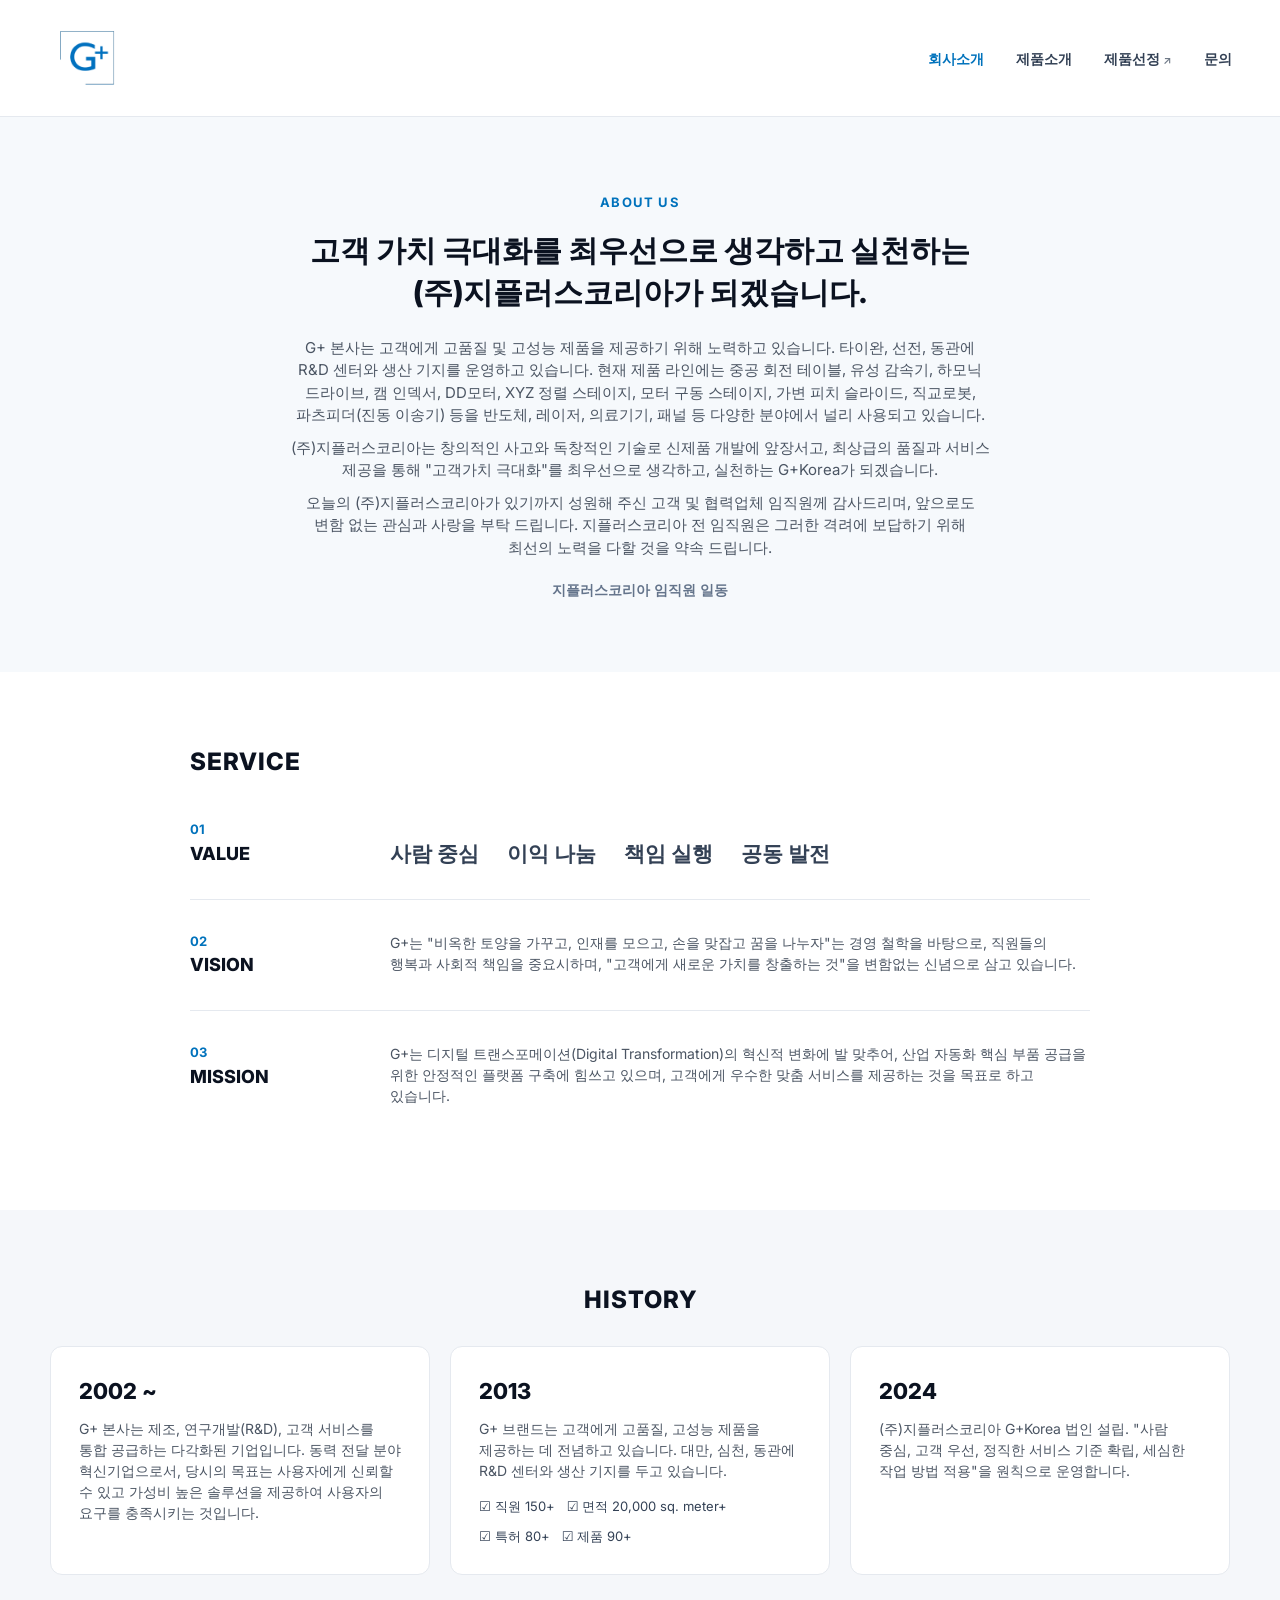
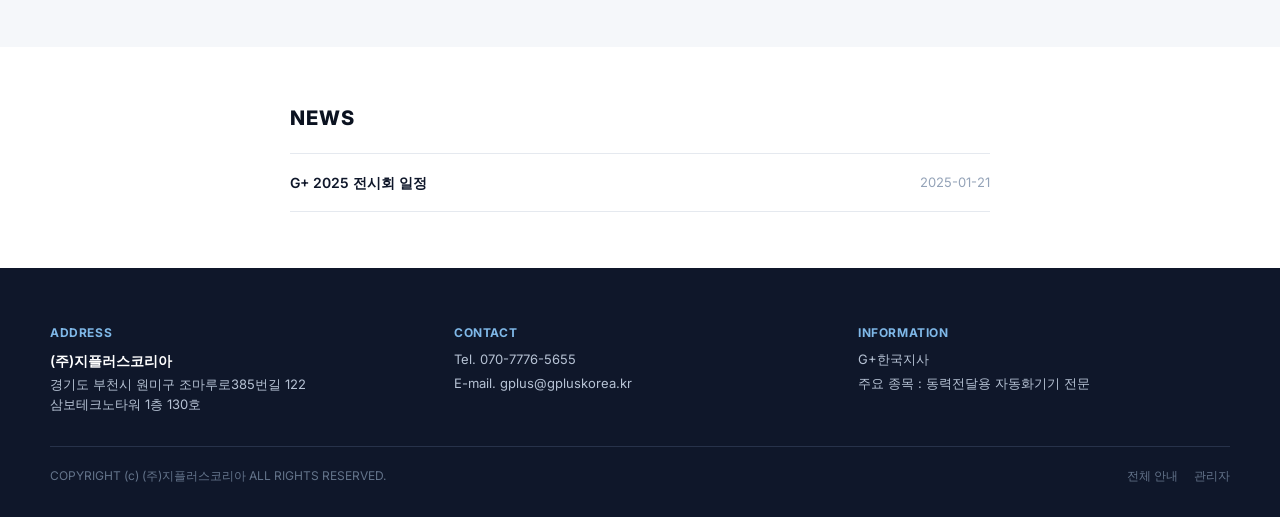
==== commit 38b10aa9: "문구·제품 시리즈를 Supabase로 관리하고 관리자에서 시리즈 사진 업로드 추가 - 사이트 문구를 Supabase site_content에서 읽고, 관리자는 로그인 후 site_" ====
--- a/about.html
+++ b/about.html
@@ -99,13 +99,10 @@
     </section>
 
     <!-- NEWS -->
-    <section class="news">
+    <section class="news" data-news-section>
       <div class="container">
         <h2 class="h2">NEWS</h2>
-        <div class="news-row">
-          <p class="news-row__title">G+ 2025 전시회 일정</p>
-          <p class="news-row__date">2025-01-21</p>
-        </div>
+        <div class="news-list" data-bind-news="news"></div>
       </div>
     </section>
   </main>
@@ -134,7 +131,9 @@
     </div>
   </footer>
 
+  <script src="js/config.js"></script>
   <script src="js/content.js"></script>
+  <script src="js/richtext.js"></script>
   <script src="js/main.js"></script>
 </body>
 </html>
--- a/css/styles.css
+++ b/css/styles.css
@@ -38,7 +38,8 @@
 html { scroll-behavior: smooth; scroll-padding-top: 132px; }
 @media (prefers-reduced-motion: reduce) { html { scroll-behavior: auto; } }
 .sr-only { position: absolute; width: 1px; height: 1px; padding: 0; margin: -1px; overflow: hidden; clip: rect(0,0,0,0); white-space: nowrap; border: 0; }
-body { margin: 0; background: var(--bg); color: var(--ink); font-family: var(--font); line-height: 1.5; }
+/* Korean: wrap between words (keep-all), not mid-word; very long strings (URLs) may still break. */
+body { margin: 0; background: var(--bg); color: var(--ink); font-family: var(--font); line-height: 1.5; word-break: keep-all; overflow-wrap: break-word; }
 a { text-decoration: none; color: inherit; }
 img { display: block; }
 [hidden] { display: none !important; }
@@ -126,6 +127,24 @@
 .code-tip img { width: 140px; height: 140px; object-fit: contain; }
 .code-hover:hover .code-tip, .code-hover:focus .code-tip { opacity: 1; visibility: visible; }
 .dcard p { margin: 0; font-size: 14px; color: var(--muted); }
+
+/* Series cards (products.html, filled by js/series.js from series_photo) */
+.series { margin-top: 40px; }
+.series__head { margin: 0 0 16px; font-size: 16px; font-weight: 800; color: var(--ink-strong); }
+.sgrid { display: grid; grid-template-columns: repeat(4, minmax(0, 1fr)); gap: 16px; }
+.scard { border: 1px solid var(--border); border-radius: 12px; background: #fff; overflow: hidden; display: flex; flex-direction: column; }
+.scard__media { aspect-ratio: 1 / 1; display: flex; align-items: center; justify-content: center; padding: 16px; border-bottom: 1px solid var(--border); background: #fff; }
+.scard__img { width: 100%; height: 100%; object-fit: contain; }
+.scard__missing { font-size: 20px; font-weight: 800; color: var(--subtle); letter-spacing: 1px; }
+.scard__body { padding: 16px 18px 18px; display: flex; flex-direction: column; gap: 6px; flex: 1 1 auto; }
+.scard__code { margin: 0; font-size: 17px; font-weight: 800; color: var(--accent); }
+.scard__model { margin: 0; font-size: 12px; font-weight: 700; color: var(--subtle); }
+.scard__desc { margin: 0; font-size: 13px; color: var(--muted); }
+.scard__chips { display: flex; flex-wrap: wrap; gap: 6px; margin-top: auto; padding-top: 8px; }
+.scard__chip { font-family: inherit; font-size: 12px; font-weight: 700; padding: 4px 10px; border-radius: 999px; border: 1px solid var(--border-strong); background: #fff; color: var(--text); cursor: pointer; }
+.scard__chip:hover { border-color: var(--accent); color: var(--accent); }
+.scard__chip[aria-pressed="true"] { background: var(--accent); border-color: var(--accent); color: #fff; }
+.scard__chip:focus-visible { outline: 2px solid var(--accent); outline-offset: 2px; }
 
 .group-head { margin: 0 0 28px; }
 .group-head .h2 { margin-bottom: 8px; }
@@ -164,7 +183,8 @@
 .slabel__name { margin: 0; font-size: 18px; font-weight: 800; color: var(--ink-strong); }
 .scontent { flex: 1 1 auto; min-width: 0; }
 .scontent p { max-width: var(--text-max); margin: 0; font-size: 14px; color: var(--muted); }
-.values { display: flex; gap: 28px; flex-wrap: wrap; font-size: 14px; color: var(--text); font-weight: 600; }
+/* Sits on the VALUE line: skip the "01" line (13px × 1.5) and share VALUE's line box (18px × 1.5). */
+.values { display: flex; gap: 8px 28px; flex-wrap: wrap; margin-top: 19.5px; font-size: 21px; line-height: 27px; color: var(--text); font-weight: 600; }
 
 .history .dcard h3 { font-size: 22px; }
 .history .dcard__facts { font-size: 13px; color: var(--text); }
@@ -175,6 +195,8 @@
 .news-row { display: flex; align-items: center; justify-content: space-between; gap: 16px; padding: 18px 0; border-top: 1px solid var(--border); border-bottom: 1px solid var(--border); flex-wrap: wrap; }
 .news-row__title { margin: 0; font-size: 14px; color: var(--ink); font-weight: 600; }
 .news-row__date { margin: 0; font-size: 13px; color: var(--faint); }
+.news-row + .news-row { border-top: none; }
+.news-row--link:hover .news-row__title { color: var(--accent); }
 
 /* ---------- Sitemap ---------- */
 .page-title--lg { padding-top: 80px; padding-bottom: 80px; }
@@ -207,12 +229,15 @@
   .dgrid { grid-template-columns: repeat(2, minmax(0, 1fr)); }
   .dgrid2, .fgrid3 { grid-template-columns: 1fr; }
   .fgrid4 { grid-template-columns: repeat(2, minmax(0, 1fr)); }
+  .sgrid { grid-template-columns: repeat(3, minmax(0, 1fr)); }
 }
 @media (max-width: 760px) {
   .history .dgrid { grid-template-columns: 1fr; }
   .mgrid { grid-template-columns: 1fr; }
   .srow { flex-direction: column; gap: 14px; }
   .slabel { flex: 0 0 auto; }
+  .values { margin-top: 0; }
+  .sgrid { grid-template-columns: repeat(2, minmax(0, 1fr)); }
 }
 @media (max-width: 560px) {
   .dgrid, .fgrid4 { grid-template-columns: 1fr; }
@@ -229,6 +254,10 @@
 .admin-header__left { display: flex; align-items: center; gap: 16px; }
 .admin-header__left img { height: 48px; width: auto; }
 .admin-header__title { font-size: 15px; font-weight: 800; color: var(--ink-strong); }
+.admin-header__right { display: flex; align-items: center; gap: 16px; flex-wrap: wrap; }
+.admin-header__user { font-size: 13px; color: var(--subtle); }
+.admin-header__logout { font-family: inherit; font-size: 13px; font-weight: 600; color: var(--text); background: #fff; border: 1px solid var(--border-strong); border-radius: 6px; padding: 6px 12px; cursor: pointer; }
+.admin-header__logout:hover { border-color: var(--accent); color: var(--accent); }
 .admin-header__link { color: var(--text); font-size: 13px; font-weight: 600; }
 .admin-header__link:hover { color: var(--accent); }
 
@@ -240,15 +269,55 @@
 .list { display: flex; flex-direction: column; gap: 12px; margin-bottom: 12px; }
 .list-item { border: 1px solid var(--border); border-radius: 10px; padding: 12px; background: var(--bg-tint); display: flex; flex-direction: column; gap: 8px; }
 .list-item__head { display: flex; align-items: center; justify-content: space-between; gap: 8px; }
-.list-item__head label { font-size: 12px; font-weight: 700; color: var(--subtle); letter-spacing: 0.3px; }
+.list-item__label { font-size: 12px; font-weight: 700; color: var(--subtle); letter-spacing: 0.3px; }
 .list-item__tools { display: flex; gap: 6px; }
 .list-item textarea { font-family: var(--font); font-size: 14px; color: var(--ink-strong); border: 1px solid var(--border-strong); border-radius: 8px; padding: 10px 12px; width: 100%; min-height: 110px; resize: vertical; line-height: 1.5; outline: none; background: #fff; }
 .list-item textarea:focus { border-color: var(--accent); }
+.list-item__fields { display: grid; grid-template-columns: minmax(0, 1fr) 160px; gap: 8px 10px; }
+.list-item__field { display: flex; flex-direction: column; gap: 4px; min-width: 0; }
+.list-item__field--link { grid-column: 1 / -1; }
+.list-item__field label { font-size: 11px; font-weight: 700; color: var(--subtle); }
+.list-item__field input { font-family: var(--font); font-size: 14px; color: var(--ink-strong); border: 1px solid var(--border-strong); border-radius: 8px; padding: 8px 10px; width: 100%; outline: none; background: #fff; }
+.list-item__field input:focus { border-color: var(--accent); }
+/* Rich text editor (js/richtext.js) */
+.admin-note { margin: 0 0 24px; padding: 14px 16px; border: 1px solid var(--border); border-radius: 10px; background: #fff; font-size: 13px; color: var(--text); }
+.rich { border: 1px solid var(--border-strong); border-radius: 8px; background: #fff; overflow: hidden; }
+.rich:focus-within { border-color: var(--accent); }
+.rich__bar { display: flex; flex-wrap: wrap; align-items: center; gap: 6px; padding: 6px 8px; border-bottom: 1px solid var(--border); background: var(--bg-tint); }
+.rich__group { display: inline-flex; align-items: center; gap: 4px; padding: 0 6px; border-left: 1px solid var(--border); border-right: 1px solid var(--border); }
+.rich__btn { font-family: inherit; font-size: 12px; font-weight: 600; min-width: 28px; height: 28px; padding: 0 8px; border: 1px solid var(--border-strong); border-radius: 6px; background: #fff; color: var(--text); cursor: pointer; }
+.rich__btn:hover { border-color: var(--accent); color: var(--accent); }
+.rich__btn--bold { font-size: 14px; }
+.rich__swatch { flex: 0 0 auto; min-width: 0; width: 20px; height: 20px; padding: 0; border-radius: 50%; border: 2px solid #fff; box-shadow: 0 0 0 1px var(--border-strong); }
+.rich__swatch:hover { box-shadow: 0 0 0 2px var(--accent); }
+.rich .rich__picker { flex: 0 0 auto; width: 28px; height: 24px; padding: 0; border: 1px solid var(--border-strong); border-radius: 6px; background: #fff; cursor: pointer; }
+.rich__size { font-family: inherit; font-size: 12px; height: 28px; padding: 0 6px; border: 1px solid var(--border-strong); border-radius: 6px; background: #fff; color: var(--text); cursor: pointer; }
+.rich__area { min-height: 88px; padding: 10px 12px; font-size: 14px; line-height: 1.5; color: var(--ink-strong); outline: none; overflow-wrap: anywhere; }
+.list-item .rich__area { min-height: 110px; }
 .list-empty { margin: 0; font-size: 13px; color: var(--subtle); }
 .btn-mini { font-family: inherit; font-size: 12px; font-weight: 700; min-width: 30px; padding: 5px 9px; border-radius: 6px; border: 1px solid var(--border-strong); background: #fff; color: var(--text); cursor: pointer; }
 .btn-mini:hover:not(:disabled) { border-color: var(--accent); color: var(--accent); }
 .btn-mini:disabled { opacity: .4; cursor: default; }
 .btn-mini--danger:hover:not(:disabled) { border-color: var(--danger); color: var(--danger); }
+/* Admin: series photo rows (js/admin-series.js) */
+.series-filter { display: flex; align-items: center; gap: 10px; margin-bottom: 12px; }
+.series-filter label { font-size: 12px; font-weight: 700; color: var(--subtle); }
+.series-filter input { font-family: var(--font); font-size: 14px; border: 1px solid var(--border-strong); border-radius: 8px; padding: 8px 10px; width: 100%; max-width: 280px; outline: none; background: #fff; }
+.series-filter input:focus { border-color: var(--accent); }
+.sitem__badges { display: inline-flex; gap: 6px; margin-left: 8px; vertical-align: middle; }
+.sitem__badge { font-size: 11px; font-weight: 700; padding: 2px 8px; border-radius: 999px; background: #EEF1F5; color: var(--subtle); }
+.sitem__badge--new { background: #E6F1FA; color: var(--accent); }
+.sitem__body { display: flex; gap: 14px; align-items: flex-start; }
+.sitem__photo { flex: 0 0 132px; display: flex; flex-direction: column; align-items: stretch; gap: 6px; }
+.sitem__thumb { width: 132px; height: 132px; border: 1px solid var(--border); border-radius: 8px; background: #fff; display: flex; align-items: center; justify-content: center; overflow: hidden; }
+.sitem__thumb img { width: 100%; height: 100%; object-fit: contain; padding: 6px; }
+.sitem__none { font-size: 12px; color: var(--subtle); }
+.sitem__pick { text-align: center; position: relative; }
+.sitem__pick:focus-within { outline: 2px solid var(--accent); outline-offset: 2px; }
+.sitem__pick.is-busy { opacity: .6; pointer-events: none; }
+.sitem__path { margin: 0; font-size: 11px; color: var(--subtle); word-break: break-all; }
+.sitem__fields { flex: 1 1 auto; min-width: 0; grid-template-columns: repeat(2, minmax(0, 1fr)) minmax(0, 1fr) 90px; }
+.sitem__field--description { grid-column: 1 / -1; }
 .btn-add { font-family: inherit; font-size: 13px; font-weight: 700; padding: 10px 14px; width: 100%; border: 1px dashed var(--border-strong); border-radius: 10px; background: #fff; color: var(--accent); cursor: pointer; margin-bottom: 20px; }
 .btn-add:hover { border-color: var(--accent); background: var(--bg-tint); }
 .field-pair { display: flex; gap: 12px; }
@@ -268,11 +337,21 @@
 .pill { font-size: 12px; font-weight: 700; padding: 6px 12px; border-radius: 999px; }
 .pill-ok { background: var(--success-bg); color: var(--success); }
 .pill-err { background: var(--danger-bg); color: var(--danger); }
+.pill-warn { background: #FFF4E0; color: #9A5B00; }
+.btn-save:disabled { opacity: .6; cursor: default; }
+.btn-ghost { font-family: inherit; font-size: 14px; font-weight: 600; padding: 10px 16px; border-radius: 8px; border: 1px solid var(--border-strong); background: #fff; color: var(--text); cursor: pointer; }
+.btn-ghost:hover { border-color: var(--danger); color: var(--danger); }
+.panel--auth { max-width: 440px; margin-left: auto; margin-right: auto; }
+.panel--notice { border-color: #F2D49B; background: #FFFBF2; }
+.legacy__keys { margin: 0 0 16px; font-size: 13px; color: var(--text); }
+.status__text { margin: 0; font-size: 14px; color: var(--text); }
 
 @media (max-width: 560px) {
   .admin-header { padding-left: 16px; padding-right: 16px; }
   .admin-main { padding-left: 16px; padding-right: 16px; }
   .panel { padding: 24px 20px; }
   .field-pair { flex-direction: column; gap: 0; }
+  .list-item__fields { grid-template-columns: 1fr; }
+  .sitem__body { flex-direction: column; }
   .field-pair .field--year { flex: 0 0 auto; }
 }
